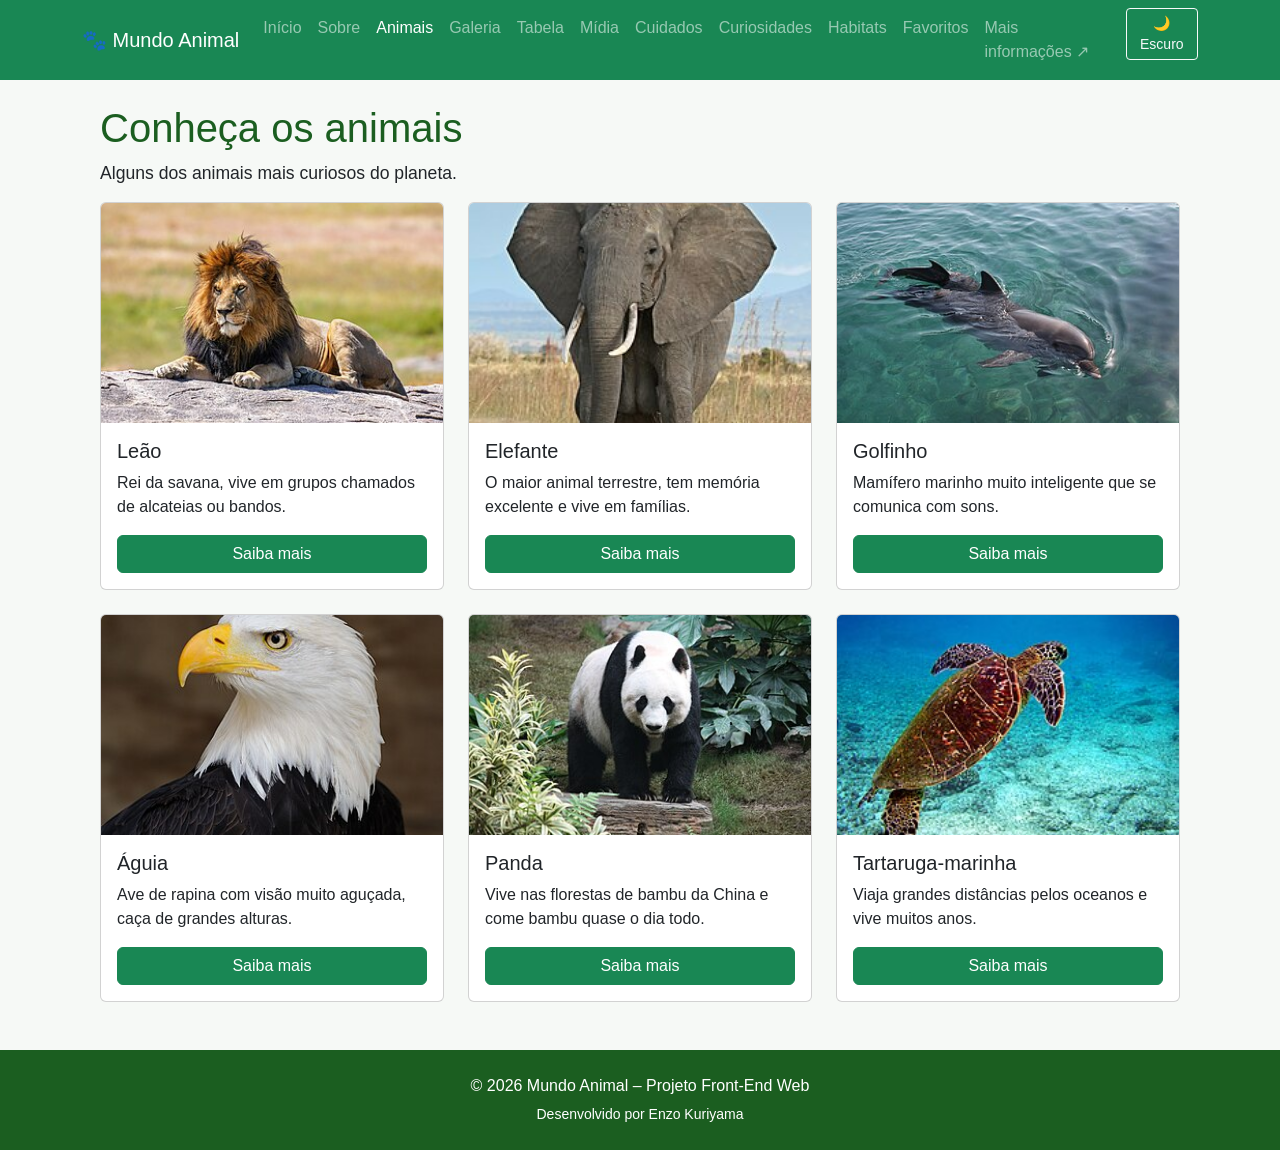
==== mundo-animal/animais.html @ a4bc17e2 "Add files via upload" ====
<!doctype html>
<html lang="pt-BR">
  <head>
    <meta charset="UTF-8" />
    <meta name="viewport" content="width=device-width, initial-scale=1" />
    <meta
      name="description"
      content="Mundo Animal – guia com curiosidades sobre animais"
    />
    <title>Animais | Mundo Animal</title>
    <link rel="icon" href="data:image/svg+xml,%3Csvg xmlns=%27http://www.w3.org/2000/svg%27 viewBox=%270 0 100 100%27%3E%3Ctext y=%27.9em%27 font-size=%2790%27%3E🐾%3C/text%3E%3C/svg%3E" />
    <link href="css/bootstrap.css" rel="stylesheet" />
    <link rel="stylesheet" href="css/style.css" />
    <script src="js/tema.js"></script>
  </head>
  <body>
    <header>
      <nav class="navbar navbar-expand-lg navbar-dark bg-success">
        <div class="container">
          <a class="navbar-brand" href="index.html">🐾 Mundo Animal</a>
          <button
            class="navbar-toggler"
            type="button"
            data-bs-toggle="collapse"
            data-bs-target="#menu"
            aria-controls="menu"
            aria-expanded="false"
            aria-label="Abrir menu"
          >
            <span class="navbar-toggler-icon"></span>
          </button>
          <div class="collapse navbar-collapse" id="menu">
            <ul class="navbar-nav ms-auto">
              <li class="nav-item">
                <a class="nav-link" href="index.html">Início</a>
              </li>
              <li class="nav-item">
                <a class="nav-link" href="sobre.html">Sobre</a>
              </li>
              <li class="nav-item">
                <a class="nav-link active" href="animais.html">Animais</a>
              </li>
              <li class="nav-item">
                <a class="nav-link" href="galeria.html">Galeria</a>
              </li>
              <li class="nav-item">
                <a class="nav-link" href="tabela.html">Tabela</a>
              </li>
              <li class="nav-item">
                <a class="nav-link" href="midia.html">Mídia</a>
              </li>
              <li class="nav-item">
                <a class="nav-link" href="cuidados.html">Cuidados</a>
              </li>
              <li class="nav-item">
                <a class="nav-link" href="curiosidades.html">Curiosidades</a>
              </li>
              <li class="nav-item">
                <a class="nav-link" href="habitats.html">Habitats</a>
              </li>
              <li class="nav-item">
                <a class="nav-link" href="favoritos.html">Favoritos</a>
              </li>
              <li class="nav-item">
                <a
                  class="nav-link"
                  href="https://pt.wikipedia.org/wiki/Animalia"
                  target="_blank"
                  rel="noopener"
                  >Mais informações ↗</a
                >
              </li>
              <li class="nav-item">
                <button
                  id="btnTema"
                  class="btn btn-sm btn-outline-light ms-lg-2"
                  type="button"
                >
                  🌓 Modo
                </button>
              </li>
            </ul>
          </div>
        </div>
      </nav>
    </header>
    <main class="container conteudo my-4">
      <h1>Conheça os animais</h1>
      <p style="font-size: 1.1rem">Alguns dos animais mais curiosos do planeta.</p>
      <div class="row g-4">
        <div class="col-12 col-md-6 col-lg-4">
          <div class="card h-100 cartao">
            <img
              src="img/leao.jpg"
              class="card-img-top"
              alt="Ilustração de Leão"
            />
            <div class="card-body d-flex flex-column">
              <h3 class="card-title h5">Leão</h3>
              <p class="card-text">
                Rei da savana, vive em grupos chamados de alcateias ou bandos.
              </p>
              <a href="https://pt.wikipedia.org/wiki/Le%C3%A3o" target="_blank" class="btn btn-success mt-auto"
                >Saiba mais</a
              >
            </div>
          </div>
        </div>
        <div class="col-12 col-md-6 col-lg-4">
          <div class="card h-100 cartao">
            <img
              src="img/elefante.jpg"
              class="card-img-top"
              alt="Ilustração de Elefante"
            />
            <div class="card-body d-flex flex-column">
              <h3 class="card-title h5">Elefante</h3>
              <p class="card-text">
                O maior animal terrestre, tem memória excelente e vive em
                famílias.
              </p>
              <a href="https://pt.wikipedia.org/wiki/Elefante" target="_blank" class="btn btn-success mt-auto"
                >Saiba mais</a
              >
            </div>
          </div>
        </div>
        <div class="col-12 col-md-6 col-lg-4">
          <div class="card h-100 cartao">
            <img
              src="img/golfinho.jpg"
              class="card-img-top"
              alt="Ilustração de Golfinho"
            />
            <div class="card-body d-flex flex-column">
              <h3 class="card-title h5">Golfinho</h3>
              <p class="card-text">
                Mamífero marinho muito inteligente que se comunica com sons.
              </p>
              <a href="https://pt.wikipedia.org/wiki/Golfinho" target="_blank" class="btn btn-success mt-auto"
                >Saiba mais</a
              >
            </div>
          </div>
        </div>
        <div class="col-12 col-md-6 col-lg-4">
          <div class="card h-100 cartao">
            <img
              src="img/aguia.jpg"
              class="card-img-top"
              alt="Ilustração de Águia"
            />
            <div class="card-body d-flex flex-column">
              <h3 class="card-title h5">Águia</h3>
              <p class="card-text">
                Ave de rapina com visão muito aguçada, caça de grandes alturas.
              </p>
              <a href="https://pt.wikipedia.org/wiki/%C3%81guia" target="_blank" class="btn btn-success mt-auto"
                >Saiba mais</a
              >
            </div>
          </div>
        </div>
        <div class="col-12 col-md-6 col-lg-4">
          <div class="card h-100 cartao">
            <img
              src="img/panda.jpg"
              class="card-img-top"
              alt="Ilustração de Panda"
            />
            <div class="card-body d-flex flex-column">
              <h3 class="card-title h5">Panda</h3>
              <p class="card-text">
                Vive nas florestas de bambu da China e come bambu quase o dia
                todo.
              </p>
              <a href="https://pt.wikipedia.org/wiki/Panda-gigante" target="_blank" class="btn btn-success mt-auto"
                >Saiba mais</a
              >
            </div>
          </div>
        </div>
        <div class="col-12 col-md-6 col-lg-4">
          <div class="card h-100 cartao">
            <img
              src="img/tartaruga.jpg"
              class="card-img-top"
              alt="Ilustração de Tartaruga-marinha"
            />
            <div class="card-body d-flex flex-column">
              <h3 class="card-title h5">Tartaruga-marinha</h3>
              <p class="card-text">
                Viaja grandes distâncias pelos oceanos e vive muitos anos.
              </p>
              <a href="https://pt.wikipedia.org/wiki/Tartaruga-marinha" target="_blank" class="btn btn-success mt-auto"
                >Saiba mais</a
              >
            </div>
          </div>
        </div>
      </div>
    </main>
    <footer class="rodape mt-5 py-4 text-center">
      <div class="container">
        <p class="mb-1">© 2026 Mundo Animal – Projeto Front-End Web</p>
        <small>Desenvolvido por Enzo Kuriyama</small>
      </div>
    </footer>
    <script src="js/bootstrap.bundle.min.js"></script>
  </body>
</html>
---- mundo-animal/css/style.css ----
body {
  font-family: Arial, sans-serif;
  background-color: #f6f9f6;
}

h1 {
  color: #1b5e20;
}

#destaques h2 {
  color: #1b5e20;
}

img {
  max-width: 100%;
  height: auto;
}

.cartao .card-img-top {
  width: 100%;
  height: 220px;
  object-fit: cover;
  object-position: center;
}

.hero {
  background: linear-gradient(135deg, #2e7d32, #66bb6a);
  color: #fff;
  padding: 60px 20px;
  border-radius: 16px;
}

.hero h1 {
  color: #fff;
}

.conteudo {
  min-height: 65vh;
}

.rodape {
  background-color: #1b5e20;
  color: white;
}

.cartao:hover {
  box-shadow: 0 4px 12px gray;
}

.nav-link:hover {
  background-color: rgba(255, 255, 255, 0.3);
}

#galeria {
  display: grid;
  grid-template-columns: repeat(2, 1fr);
  gap: 10px;
}

.item-galeria {
  margin: 0;
  overflow: hidden;
}

.item-galeria[hidden] {
  display: none;
}

.item-galeria img {
  width: 100%;
  aspect-ratio: 4 / 3;
  object-fit: cover;
  object-position: center;
}

.flex-dicas {
  display: flex;
  flex-wrap: wrap;
  gap: 15px;
  justify-content: center;
}

.dica-box {
  flex: 1 1 220px;
  background-color: white;
  padding: 20px;
  border-radius: 10px;
  text-align: center;
}
.tabela-dados thead {
  background-color: #2e7d32;
  color: white;
}

.formulario {
  max-width: 600px;
  background-color: white;
  padding: 20px;
  border-radius: 10px;
}

.formulario input:hover,
.formulario select:hover,
.formulario textarea:hover {
  border-color: #2e7d32;
}

.formulario input:focus,
.formulario select:focus,
.formulario textarea:focus {
  border-color: #2e7d32;
  background-color: #f1f8e9;
}

.formulario input:invalid:not(:placeholder-shown),
.formulario textarea:invalid:not(:placeholder-shown) {
  border-color: red;
  background-color: #ffebee;
}

@media (max-width: 576px) {
  h1 {
    font-size: 25px;
  }

  .cartao .card-img-top {
    height: 200px;
  }
}

@media (min-width: 577px) and (max-width: 991px) {
  .cartao .card-img-top {
    height: 240px;
  }

  .dica-box {
    flex-basis: 45%;
  }
}

@media (min-width: 768px) {
  #galeria {
    grid-template-columns: repeat(3, 1fr);
    gap: 15px;
  }
}

@media (min-width: 992px) {
  .conteudo {
    padding: 0 30px;
  }

  #galeria {
    grid-template-columns: repeat(4, 1fr);
  }
}

html.escuro body {
  background-color: #1e1e1e;
  color: #eeeeee;
}

.escuro h1,
.escuro h2,
.escuro h3 {
  color: #81c784;
}

.escuro .hero h1 {
  color: #fff;
}

.escuro .dica-box,
.escuro .formulario {
  background-color: #2b2b2b;
  color: #eeeeee;
}

.escuro .card {
  background-color: #2b2b2b;
  border-color: #3d3d3d;
  color: #eeeeee;
}

.escuro .cartao:hover {
  box-shadow: 0 4px 12px rgba(129, 199, 132, 0.5);
}

.escuro .formulario input,
.escuro .formulario select,
.escuro .formulario textarea {
  background-color: #333333;
  color: #eeeeee;
  border-color: #555555;
}

.escuro .formulario input:hover,
.escuro .formulario select:hover,
.escuro .formulario textarea:hover {
  border-color: #66bb6a;
}

.escuro .formulario input:focus,
.escuro .formulario select:focus,
.escuro .formulario textarea:focus {
  background-color: #3a3a3a;
  border-color: #66bb6a;
}

.escuro .formulario input:invalid:not(:placeholder-shown),
.escuro .formulario textarea:invalid:not(:placeholder-shown) {
  background-color: #4a1f1f;
  border-color: #e57373;
}

.escuro .table {
  --bs-table-color: #eeeeee;
  --bs-table-bg: #2b2b2b;
  --bs-table-striped-bg: #333333;
  --bs-table-striped-color: #eeeeee;
  --bs-table-hover-bg: #3d3d3d;
  --bs-table-hover-color: #ffffff;
  --bs-table-border-color: #444444;
}

.escuro .tabela-dados thead {
  background-color: #2e7d32;
  color: white;
}

.escuro a:not(.nav-link):not(.navbar-brand):not(.btn) {
  color: #81c784;
}

.escuro .text-muted {
  color: #aaaaaa !important;
}

.escuro .rodape {
  background-color: #0f2e12;
}

.escuro #destaques {
  background-color: #2b2b2b !important;
}

.escuro #destaques h2 {
  color: #81c784;
}
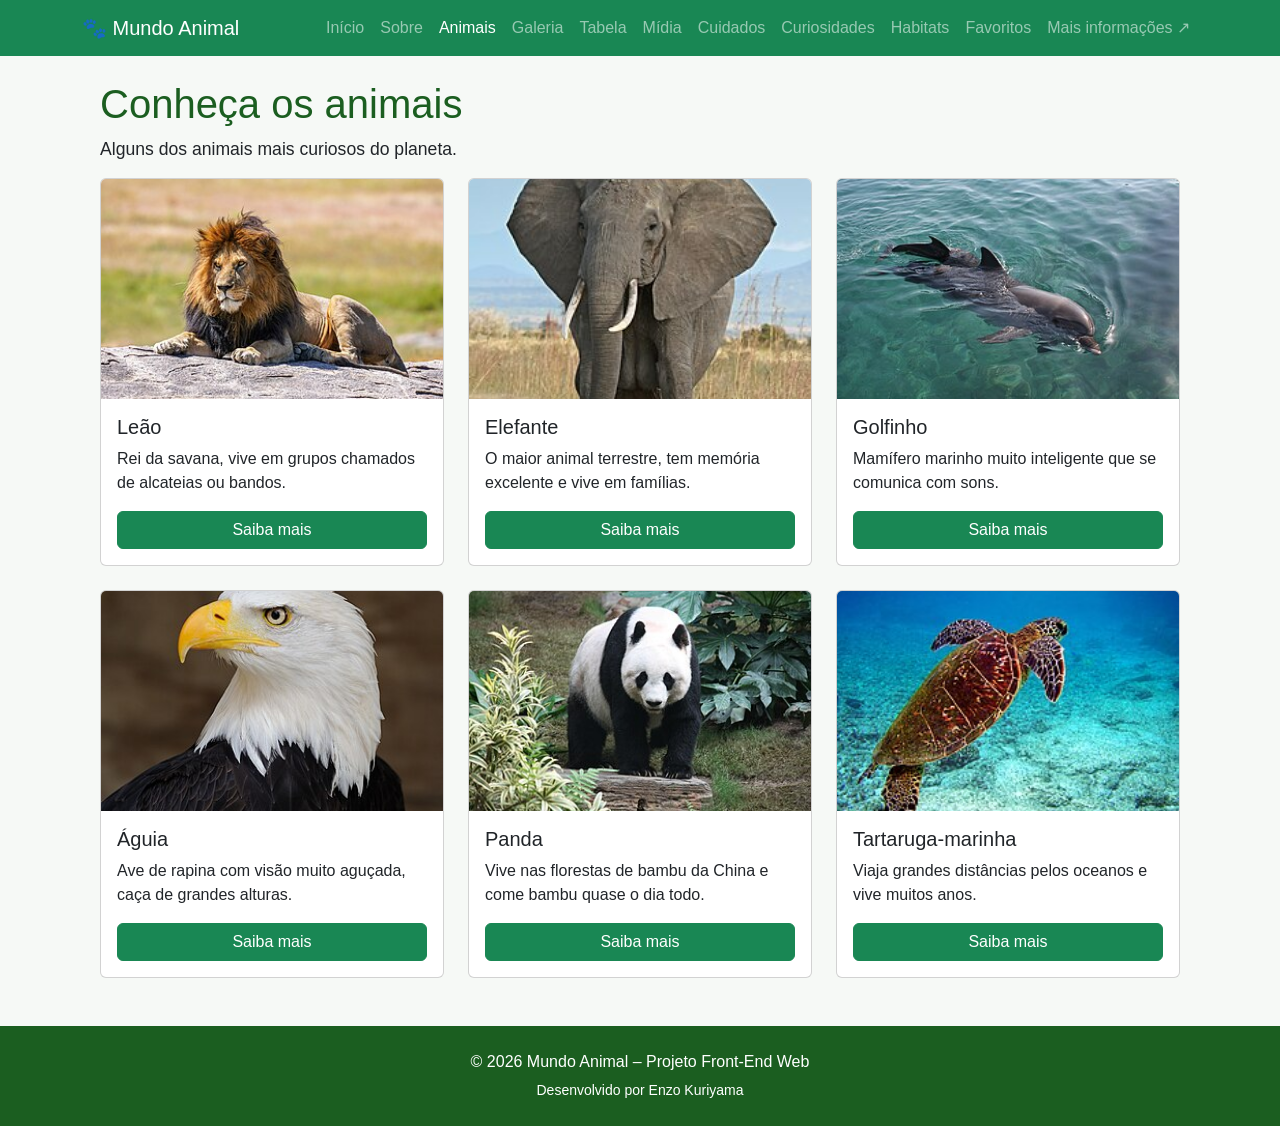
==== commit d79f3d37: "Atualizar o animais.html" ====
--- a/mundo-animal/animais.html
+++ b/mundo-animal/animais.html
@@ -71,13 +71,6 @@
                 >
               </li>
               <li class="nav-item">
-                <button
-                  id="btnTema"
-                  class="btn btn-sm btn-outline-light ms-lg-2"
-                  type="button"
-                >
-                  🌓 Modo
-                </button>
               </li>
             </ul>
           </div>
